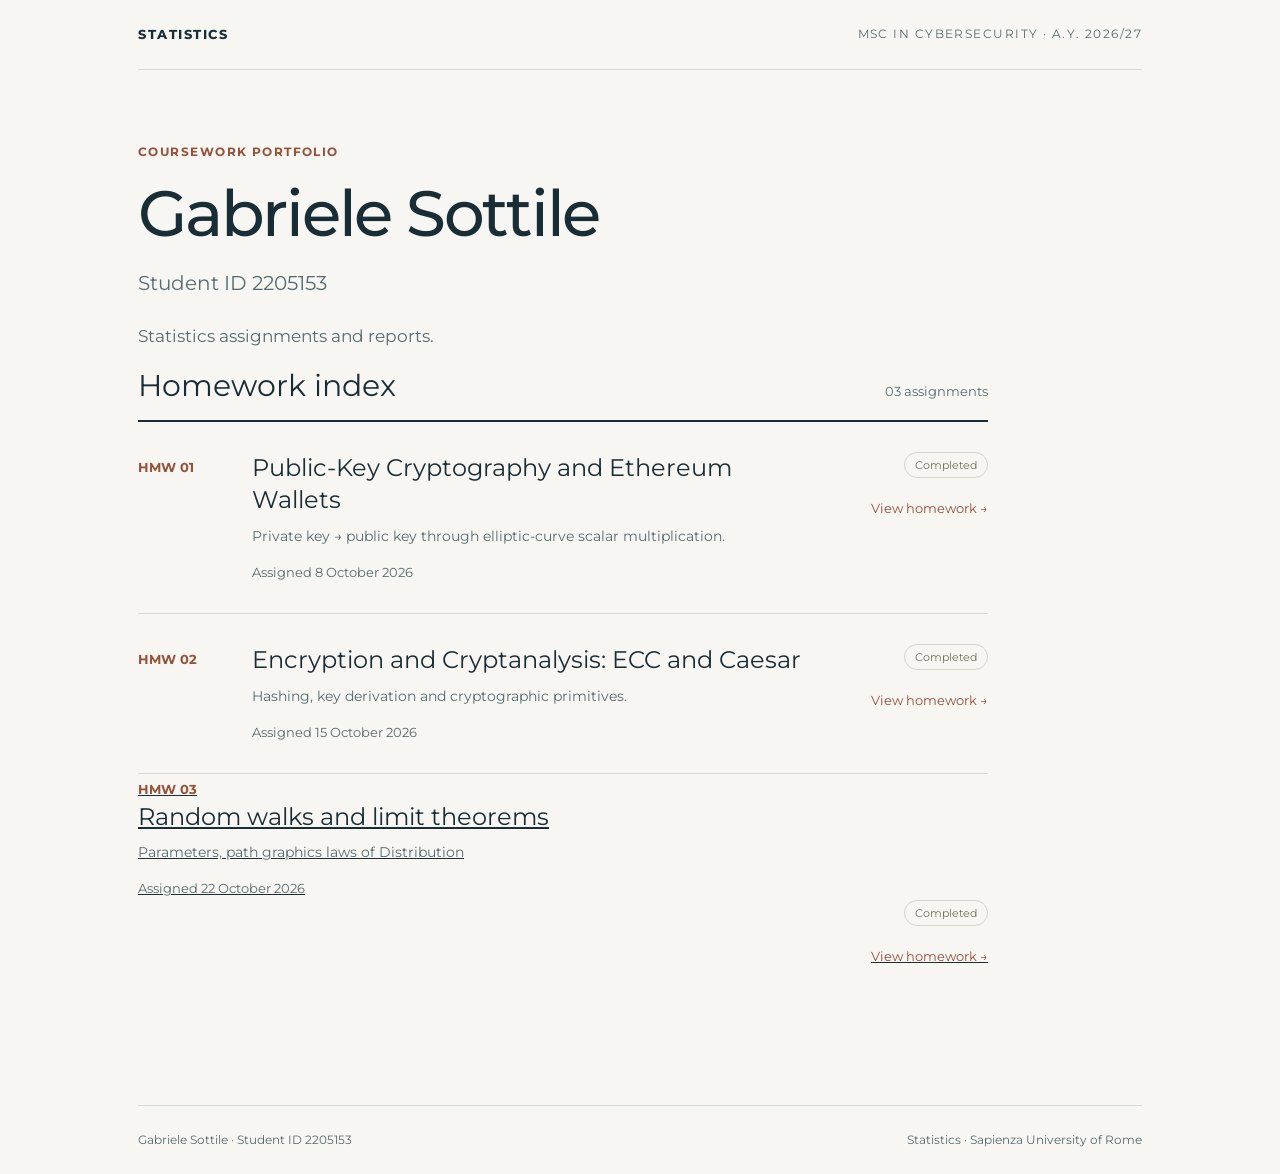
==== index.html @ 5285d4ca "Revise homework 3 details and due dates Updated homework assignment details and dates." ====
<!doctype html>
<html lang="en">
  <head>
    <meta charset="utf-8">
    <meta name="viewport" content="width=device-width, initial-scale=1">
    <meta name="description" content="Statistics coursework by Gabriele Sottile, student ID 2205153. MSc in Cybersecurity, academic year 2026/27.">
    <title>Statistics | Gabriele Sottile · 2205153</title>
      <link rel="preconnect" href="https://fonts.googleapis.com">
      <link rel="preconnect" href="https://fonts.gstatic.com" crossorigin>
      <link href="https://fonts.googleapis.com/css2?family=Montserrat:wght@400;500;600;700;750&display=swap" rel="stylesheet">
      <link rel="stylesheet" href="styles.css">
  </head>
  <body>
    <a class="skip" href="#main">
      Skip to content
    </a>
    <div class="wrap">
      <header class="top">
        <a class="brand" href="index.html">
          STATISTICS
        </a>
        <span class="meta">
          MSc in Cybersecurity · A.Y. 2026/27
        </span>
      </header>
      <main id="main"><section class="hero">
        <div class="eyebrow">
          Coursework portfolio
        </div>
        <h1>
          Gabriele Sottile
          <span>
            Student ID 2205153
          </span>
        </h1>
        <p class="intro">
          Statistics assignments and reports.
          <br>
        </p>
        <section aria-labelledby="index-title">
          <div class="heading">
            <h2 id="index-title">
              Homework index
            </h2>
            <span class="count">
              03 assignments
            </span>
          </div>
          <a class="entry" href="homework-1.html">
            <div class="num">
              HMW 01
            </div>
            <div>
              <h3>
                Public-Key Cryptography and Ethereum Wallets
              </h3>
              <p class="desc">
                Private key → public key through elliptic-curve scalar multiplication.
              </p>
              <div class="date">
                Assigned 
                <time datetime="2026-10-08">
                  8 October 2026
                </time>
              </div>
            </div>
            <div class="side">
              <span class="badge">
                Completed
              </span>
              <span class="open">
                View homework →
              </span>
            </div>
          </a>
          <a class="entry" href="homework-2.html">
            <div class="num">
              HMW 02
            </div>
            <div>
              <h3>
                Encryption and Cryptanalysis: ECC and Caesar
              </h3>
              <p class="desc">
                Hashing, key derivation and cryptographic primitives.
              </p>
              <div class="date">
                Assigned 
                <time datetime="2026-15-08">
                  15 October 2026
                </time>
              </div>
            </div>
            <div class="side">
              <span class="badge">
                Completed
              </span>
              <span class="open">
                View homework →
              </span>
            </div>
          </a>
          <a href="homework-3.html">
            <div class="num">
              HMW 03
            </div>
            <div>
              <h3>
                Random walks and limit theorems
              </h3>
              <p class="desc">
                Parameters, path graphics laws of Distribution
              </p>
              <div class="date">
                Assigned 
                <time datetime="2026-22-08">
                  22 October 2026
                </time>
              </div>
            </div>
            <div class="side">
              <span class="badge">
                Completed
              </span>
              <span class="open">
                View homework →
              </span>
            </div>
          </a>
        </section>
      </main>
      <footer>
        <span>
          Gabriele Sottile · Student ID 2205153
        </span>
        <span>
          Statistics · Sapienza University of Rome
        </span>
      </footer>
    </div>
  </body>
</html>
---- styles.css ----
*{box-sizing:border-box}
  html{color-scheme:light}
  body{margin:0;background:#f7f6f2;color:#192d36;font:17px/1.65 system-ui,sans-serif}
  a{color:inherit}
  a:focus-visible{outline:3px solid #b25130;outline-offset:6px}
    .wrap{max-width:1060px;margin:auto;padding:0 28px}
    .top{border-bottom:1px solid #d6dcd8;padding:24px 0;display:flex;justify-content:space-between;gap:20px;font-size:13px}
    .brand{font-weight:750;text-decoration:none;letter-spacing:.12em}
    .meta,.eyebrow{font-size:12px;letter-spacing:.12em;text-transform:uppercase;color:#566b71}
    .hero{padding:72px 0 58px;max-width:850px}
    .eyebrow{color:#965035;font-weight:700}
  h1{font:500 clamp(36px,6vw,64px)/1.12 Georgia,serif;letter-spacing:-.035em;margin:16px 0 24px}
  h1 span{display:block;font:400 20px/1.5 system-ui,sans-serif;letter-spacing:0;margin-top:18px;color:#566b71}
    .intro{max-width:650px;color:#566b71}
    .heading{display:flex;justify-content:space-between;align-items:baseline;border-bottom:2px solid #192d36;padding-bottom:16px}
  h2{font:400 30px Georgia,serif;margin:0}
    .count{color:#566b71;font-size:13px}
    .entry{display:grid;grid-template-columns:90px 1fr 150px;gap:24px;padding:30px 0;border-bottom:1px solid #d6dcd8;text-decoration:none;transition:background .15s}
    .entry:hover{background:#eeeee7}
    .num{font-size:13px;font-weight:700;color:#965035;padding-top:5px}
  h3{font:400 24px/1.35 Georgia,serif;margin:0 0 8px}
    .desc{font-size:14px;color:#566b71;margin:0}
    .date{font-size:13px;color:#566b71;margin-top:14px}
    .side{text-align:right;font-size:13px}
    .badge{display:inline-block;border:1px solid #d5d5c9;border-radius:30px;padding:3px 10px;color:#6d715c;font-size:11px}
    .open{display:block;margin-top:20px;color:#965035}
  footer{display:flex;justify-content:space-between;gap:20px;margin-top:80px;padding:24px 0;border-top:1px solid #d6dcd8;color:#566b71;font-size:12px}
    .back{display:inline-block;margin-top:36px;color:#965035}
    .notice{border-left:3px solid #965035;padding:16px 22px;background:#eeeee7;max-width:740px}
    .skip{position:absolute;left:-9999px}
    .skip:focus{left:16px;top:10px;background:white;padding:12px}
@media(max-width:640px){
  .wrap{padding:0 20px}
  .hero{padding:48px 0 36px}
  .top{flex-direction:column;gap:5px}
  .entry{grid-template-columns:1fr;gap:10px}
  .side{text-align:left;display:flex;align-items:center;justify-content:space-between}
  .open{margin:0}
  .heading{gap:16px}
  footer{flex-direction:column;gap:4px;margin-top:50px}
}
/* Typography */
body,h1,h1 span,h2,h3 {
  font-family: "Montserrat", sans-serif;
}
/* Homework experiments */
.experiment-controls {
  display: flex;
  flex-wrap: wrap;
  align-items: center;
  gap: 12px;
  margin: 28px 0 12px;
}

.experiment-controls input,
.experiment-controls button {
  font: inherit;
  padding: 10px 14px;
  border: 1px solid #566b71;
  border-radius: 6px;
}

.experiment-controls input {
  width: 110px;
  background: #fff;
  color: #192d36;
}

.experiment-controls button {
  background: #192d36;
  color: #fff;
  cursor: pointer;
}

.experiment-controls button:hover {
  background: #304954;
}

.experiment-controls input:focus-visible,
.experiment-controls button:focus-visible {
  outline: 3px solid #b25130;
  outline-offset: 3px;
}

.table-scroll {
  overflow-x: auto;
  margin-top: 24px;
}

.results-table {
  width: 100%;
  border-collapse: collapse;
}

.results-table caption {
  text-align: left;
  font-weight: 600;
  padding-bottom: 12px;
}

.results-table th,
.results-table td {
  padding: 12px 16px;
  text-align: left;
  border-bottom: 1px solid #d6dcd8;
}

.results-table th {
  background: #eeeee7;
}

.key-result {
  padding: 20px;
  background: #e8eee9;
  border-left: 4px solid #355b48;
  font-weight: 600;
  overflow-wrap: anywhere;
}

.key-result:empty {
  display: none;
}

#calculation-error {
  color: #9c321b;
}
/* Curve visualization */
.curve-panel {
  margin-top: 36px;
  padding: 24px;
  background: #fff;
  border: 1px solid #d6dcd8;
  border-radius: 10px;
}

#curve-plot {
  display: block;
  width: 100%;
  max-width: 560px;
  margin: 20px auto;
}

.plot-grid {
  stroke: #e5e9e6;
  stroke-width: 1;
}

.plot-label {
  font-family: inherit;
  font-size: 10px;
  fill: #566b71;
}

.curve-point {
  fill: #aebbb6;
}

.curve-point.visited {
  fill: #355b48;
}

.current-ring {
  fill: none;
  stroke: #b25130;
  stroke-width: 3;
}

.plot-legend {
  display: flex;
  flex-wrap: wrap;
  gap: 12px 20px;
  font-size: 13px;
}

.plot-legend i {
  display: inline-block;
  width: 12px;
  height: 12px;
  margin-right: 6px;
  border-radius: 50%;
}

.legend-all {
  background: #aebbb6;
}

.legend-visited {
  background: #355b48;
}

.legend-current {
  border: 2px solid #b25130;
}

.infinity-indicator {
  display: inline-block;
  padding: 8px 14px;
  border: 2px solid #d6dcd8;
  border-radius: 6px;
}

.infinity-indicator.active {
  border-color: #b25130;
  background: #fff3e9;
  font-weight: 600;
}

#animation-status {
  min-height: 3.5em;
}

.results-table tr.active-step {
  background: #fff3e9;
  font-weight: 600;
}

.experiment-controls button:disabled {
  opacity: 0.45;
  cursor: default;
}
/* Statistical exploration */
.experiment-controls select {
  font: inherit;
  max-width: 100%;
  padding: 10px 14px;
  border: 1px solid #566b71;
  border-radius: 6px;
  background: #fff;
  color: #192d36;
}

.experiment-controls select:focus-visible {
  outline: 3px solid #b25130;
  outline-offset: 3px;
}

.statistics-grid {
  display: grid;
  grid-template-columns: repeat(2, minmax(0, 1fr));
  gap: 32px;
  margin: 28px 0;
}

.frequency-row {
  display: grid;
  grid-template-columns: 24px minmax(0, 1fr) 24px;
  align-items: center;
  gap: 10px;
  margin: 6px 0;
  font-size: 12px;
}

.frequency-track {
  height: 14px;
  background: #eef1ed;
  border-radius: 3px;
  overflow: hidden;
}

.frequency-bar {
  height: 100%;
  background: #355b48;
}

.frequency-scale {
  font-size: 12px;
  color: #566b71;
}

.curve-panel h3 {
  margin-top: 28px;
}

.curve-panel li {
  margin-bottom: 12px;
}

@media (max-width: 640px) {
  .statistics-grid {
    grid-template-columns: 1fr;
  }
}
.hash-example {
  white-space: pre-wrap;
  overflow-wrap: anywhere;
  padding: 16px;
  background: #eef1ed;
  border-radius: 6px;
  font-size: 13px;
  line-height: 1.7;
}
#message-input {
  display: block;
  width: 100%;
  margin: 12px 0;
  padding: 14px;
  border: 1px solid #566b71;
  border-radius: 6px;
  background: #fff;
  color: #192d36;
  font: inherit;
  line-height: 1.6;
  resize: vertical;
}

#message-input:focus-visible {
  outline: 3px solid #b25130;
  outline-offset: 3px;
}
.corpus-input,
.corpus-source {
  display: block;
  width: 100%;
  margin: 10px 0 20px;
  padding: 12px;
  border: 1px solid #566b71;
  border-radius: 6px;
  background: #fff;
  color: #192d36;
  font: inherit;
}

.corpus-input {
  resize: vertical;
  line-height: 1.5;
}

.corpus-input:focus-visible,
.corpus-source:focus-visible {
  outline: 3px solid #b25130;
  outline-offset: 3px;
}

#caesar-candidates td:last-child {
  overflow-wrap: anywhere;
}
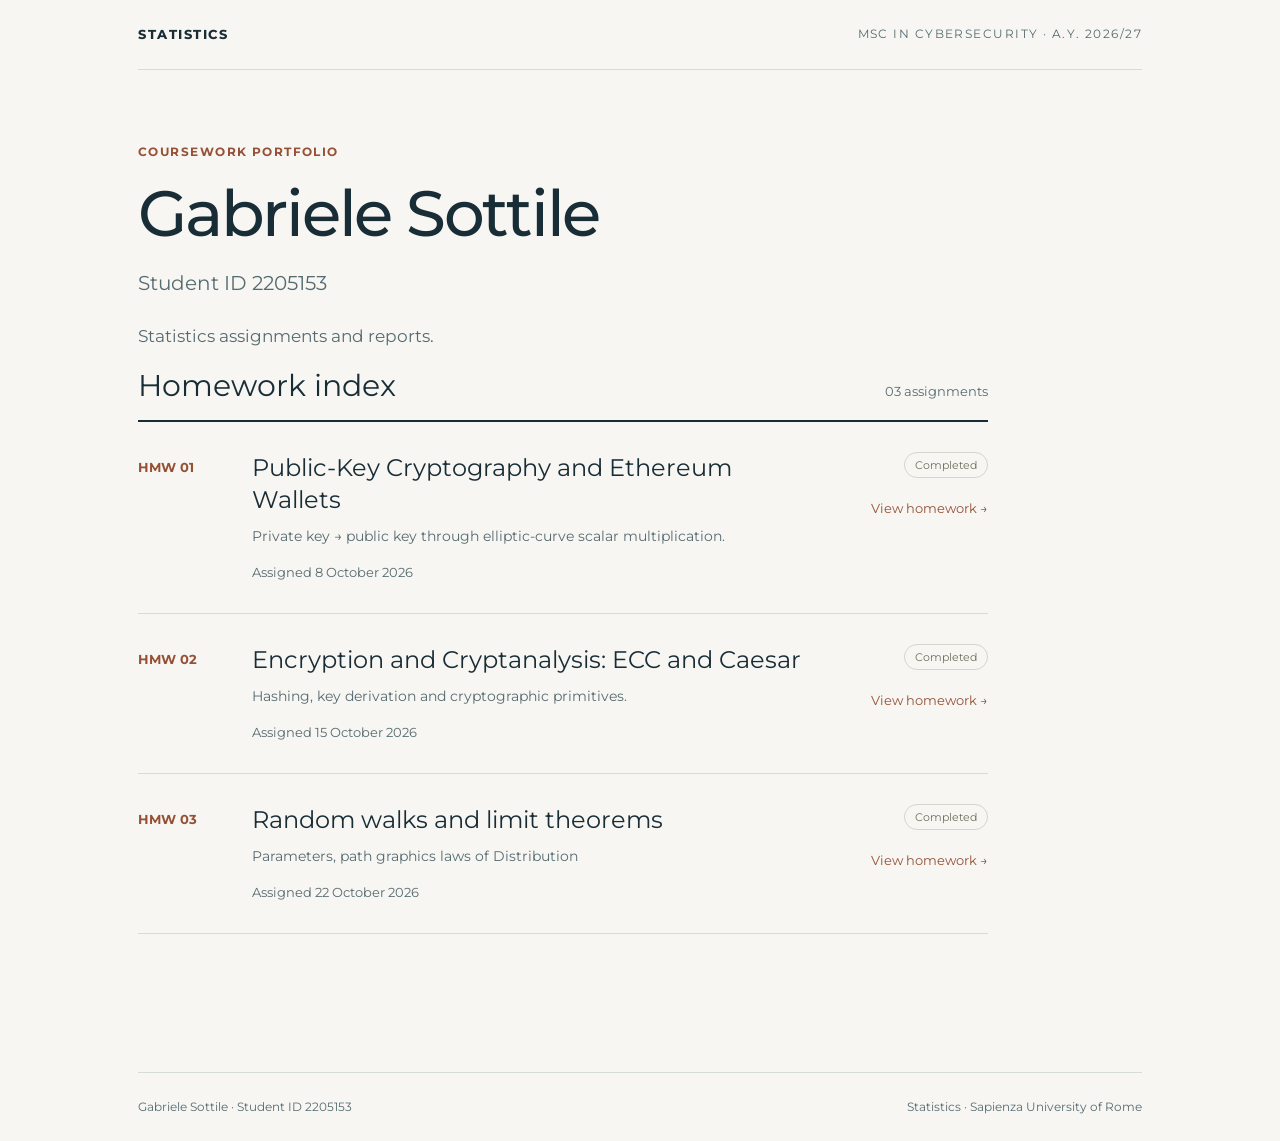
==== commit 7a32903a: "Add class to homework-3 link in index.html" ====
--- a/index.html
+++ b/index.html
@@ -100,7 +100,7 @@
               </span>
             </div>
           </a>
-          <a href="homework-3.html">
+          <a class="entry "href="homework-3.html">
             <div class="num">
               HMW 03
             </div>
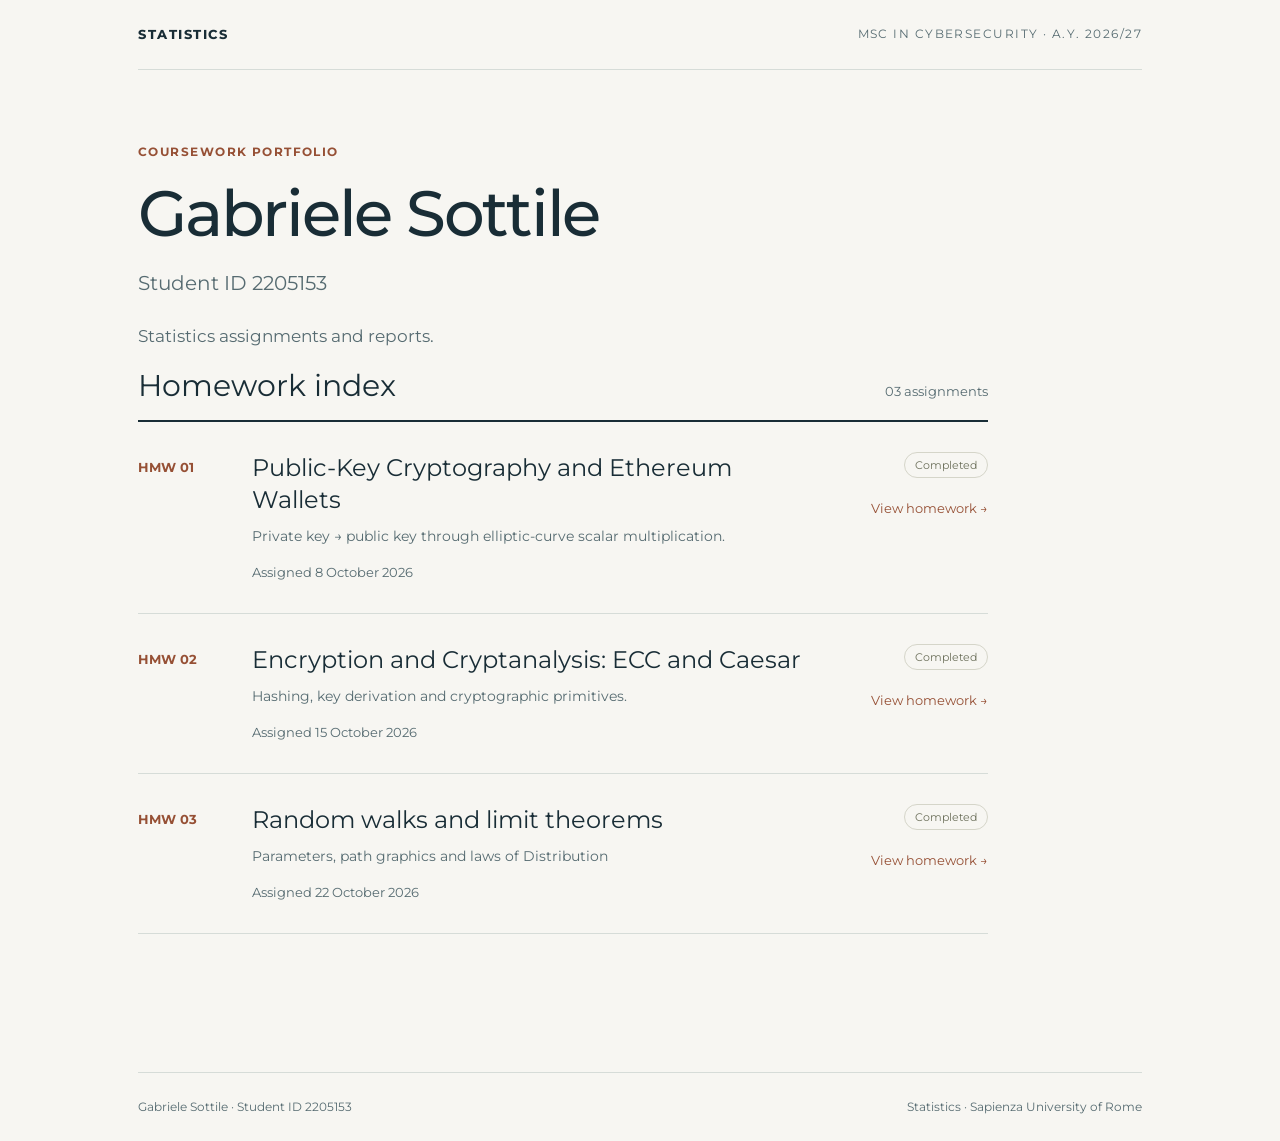
==== commit ec98f847: "Fix typo in description text" ====
--- a/index.html
+++ b/index.html
@@ -109,7 +109,7 @@
                 Random walks and limit theorems
               </h3>
               <p class="desc">
-                Parameters, path graphics laws of Distribution
+                Parameters, path graphics and laws of Distribution
               </p>
               <div class="date">
                 Assigned 
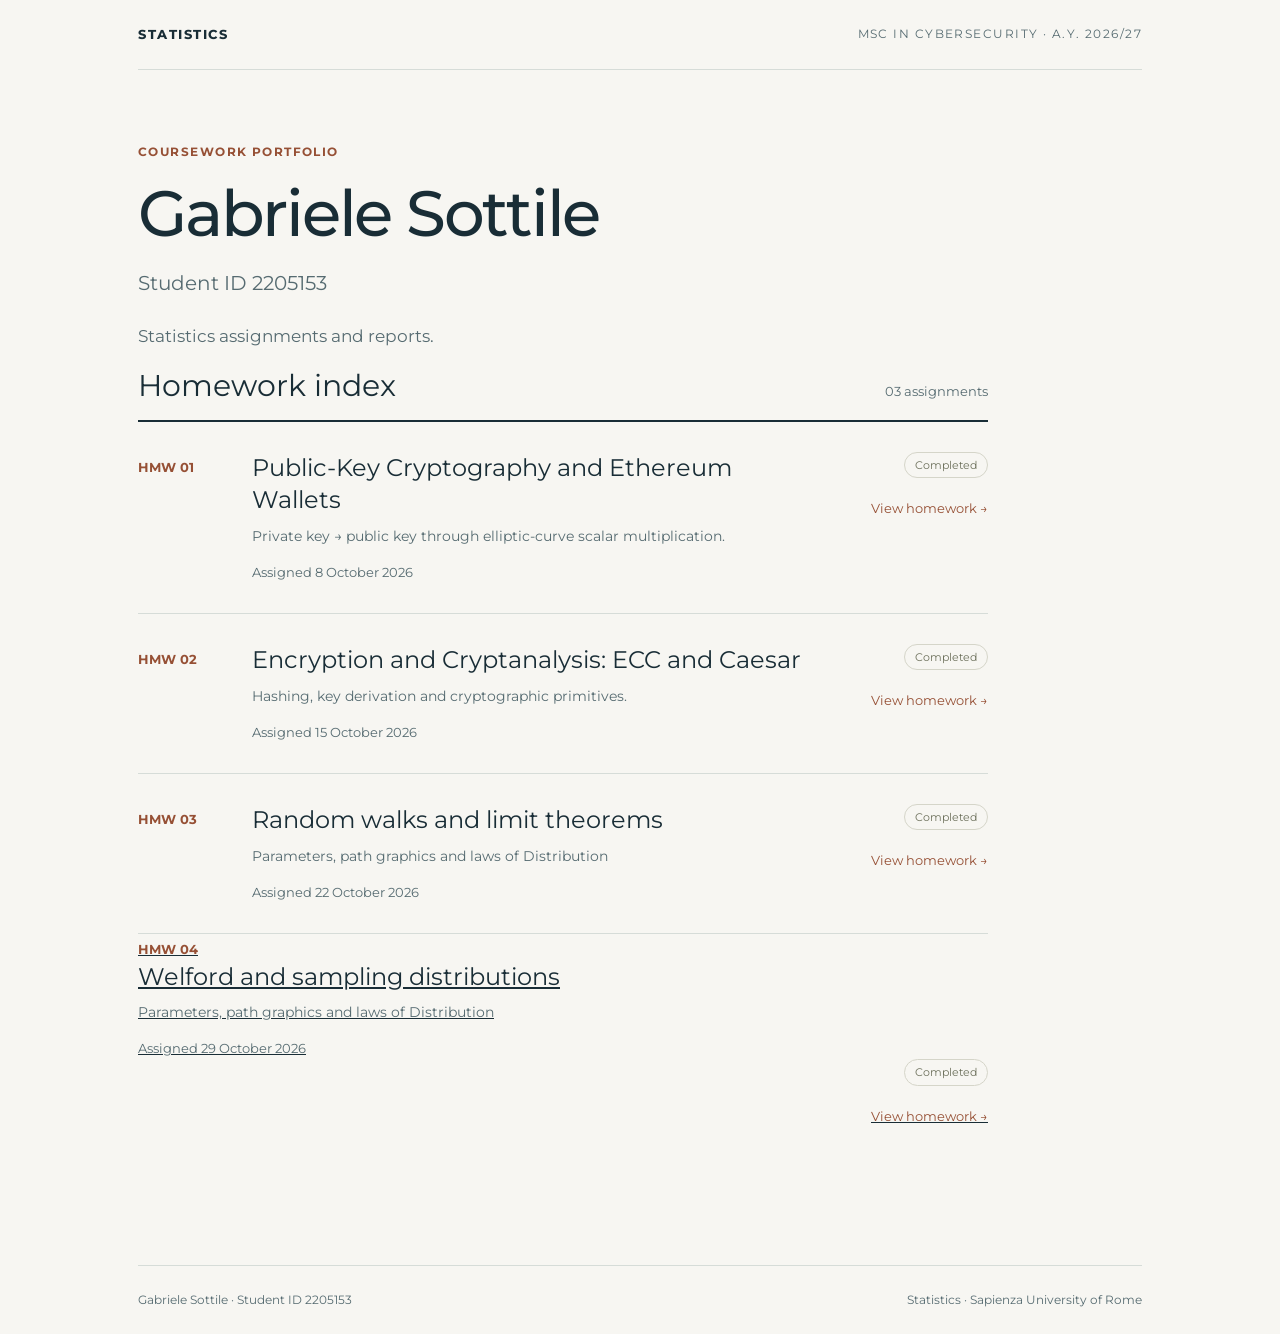
==== commit c34aff36: "Fix assignment dates and add homework 04 Updated assignment dates and added new homework section." ====
--- a/index.html
+++ b/index.html
@@ -86,7 +86,7 @@
               </p>
               <div class="date">
                 Assigned 
-                <time datetime="2026-15-08">
+                <time datetime="2026-10-15">
                   15 October 2026
                 </time>
               </div>
@@ -113,8 +113,35 @@
               </p>
               <div class="date">
                 Assigned 
-                <time datetime="2026-22-08">
+                <time datetime="2026-10-22">
                   22 October 2026
+                </time>
+              </div>
+            </div>
+            <div class="side">
+              <span class="badge">
+                Completed
+              </span>
+              <span class="open">
+                View homework →
+              </span>
+            </div>
+          </a>
+          <a href="homework-4.html">
+            <div class="num">
+              HMW 04
+            </div>
+            <div>
+              <h3>
+                Welford and sampling distributions
+              </h3>
+              <p class="desc">
+                Parameters, path graphics and laws of Distribution
+              </p>
+              <div class="date">
+                Assigned 
+                <time datetime="2026-10-29">
+                  29 October 2026
                 </time>
               </div>
             </div>
--- a/styles.css
+++ b/styles.css
@@ -334,3 +334,97 @@
 #caesar-candidates td:last-child {
   overflow-wrap: anywhere;
 }
+
+/* Homework 3: sample trajectories */
+
+.trajectory-card {
+  margin: 24px 0;
+  padding: 16px;
+  border: 1px solid #9aa8b5;
+  border-radius: 12px;
+}
+
+.trajectory-card figcaption {
+  margin-bottom: 12px;
+  font-weight: 700;
+}
+
+.trajectory-plot {
+  display: block;
+  width: 100%;
+  height: auto;
+  color: inherit;
+}
+
+.trajectory-grid {
+  stroke: currentColor;
+  opacity: 0.12;
+}
+
+.trajectory-axis {
+  stroke: currentColor;
+  opacity: 0.65;
+}
+
+.trajectory-label {
+  fill: currentColor;
+  font-family: inherit;
+  font-size: 12px;
+}
+
+.trajectory-line {
+  fill: none;
+  stroke-width: 1.3;
+  stroke-opacity: 0.55;
+}
+
+.trajectory-expected {
+  fill: none;
+  stroke: currentColor;
+  stroke-width: 2.5;
+  stroke-dasharray: 7 5;
+}
+
+/* Homework 3: final-score distributions */
+
+.histogram-bar {
+  fill: #397ec0;
+  fill-opacity: 0.7;
+  stroke: #245b85;
+  stroke-width: 0.5;
+}
+
+.histogram-normal {
+  fill: none;
+  stroke: #e87924;
+  stroke-width: 3;
+}
+/* Homework 4: Welford's recurrence formulas */
+
+.welford-formula {
+  margin: 18px 0;
+  padding: 16px;
+  border-left: 4px solid #397ec0;
+  background: rgba(57, 126, 192, 0.08);
+  line-height: 1.9;
+  overflow-wrap: anywhere;
+}
+
+.welford-code {
+  margin: 18px 0;
+  padding: 16px;
+  border: 1px solid #9aa8b5;
+  border-radius: 10px;
+  background: rgba(57, 126, 192, 0.08);
+  overflow-x: auto;
+  line-height: 1.7;
+}
+
+.welford-input-group {
+  flex: 1 1 300px;
+}
+
+#welford-values {
+  width: 100%;
+  box-sizing: border-box;
+}
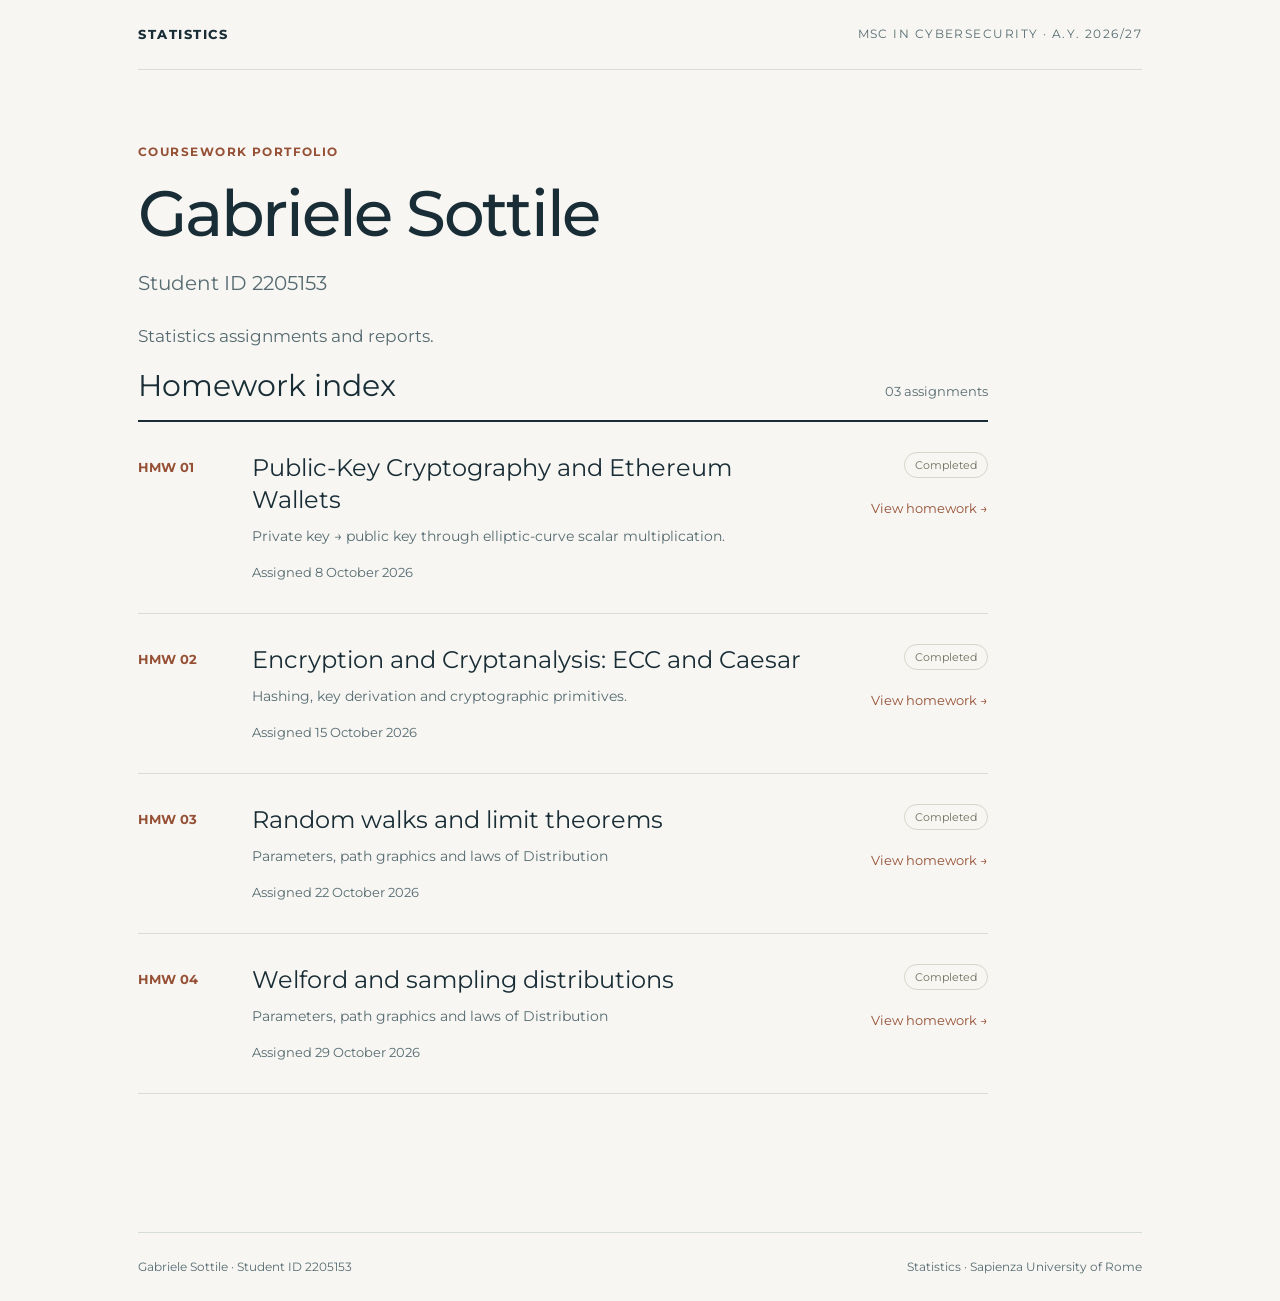
==== commit 90134545: "Fix HTML anchor tags by adding class attributes" ====
--- a/index.html
+++ b/index.html
@@ -100,7 +100,7 @@
               </span>
             </div>
           </a>
-          <a class="entry "href="homework-3.html">
+          <a class="entry" "href="homework-3.html">
             <div class="num">
               HMW 03
             </div>
@@ -127,7 +127,7 @@
               </span>
             </div>
           </a>
-          <a href="homework-4.html">
+          <a class="entry" href="homework-4.html">
             <div class="num">
               HMW 04
             </div>
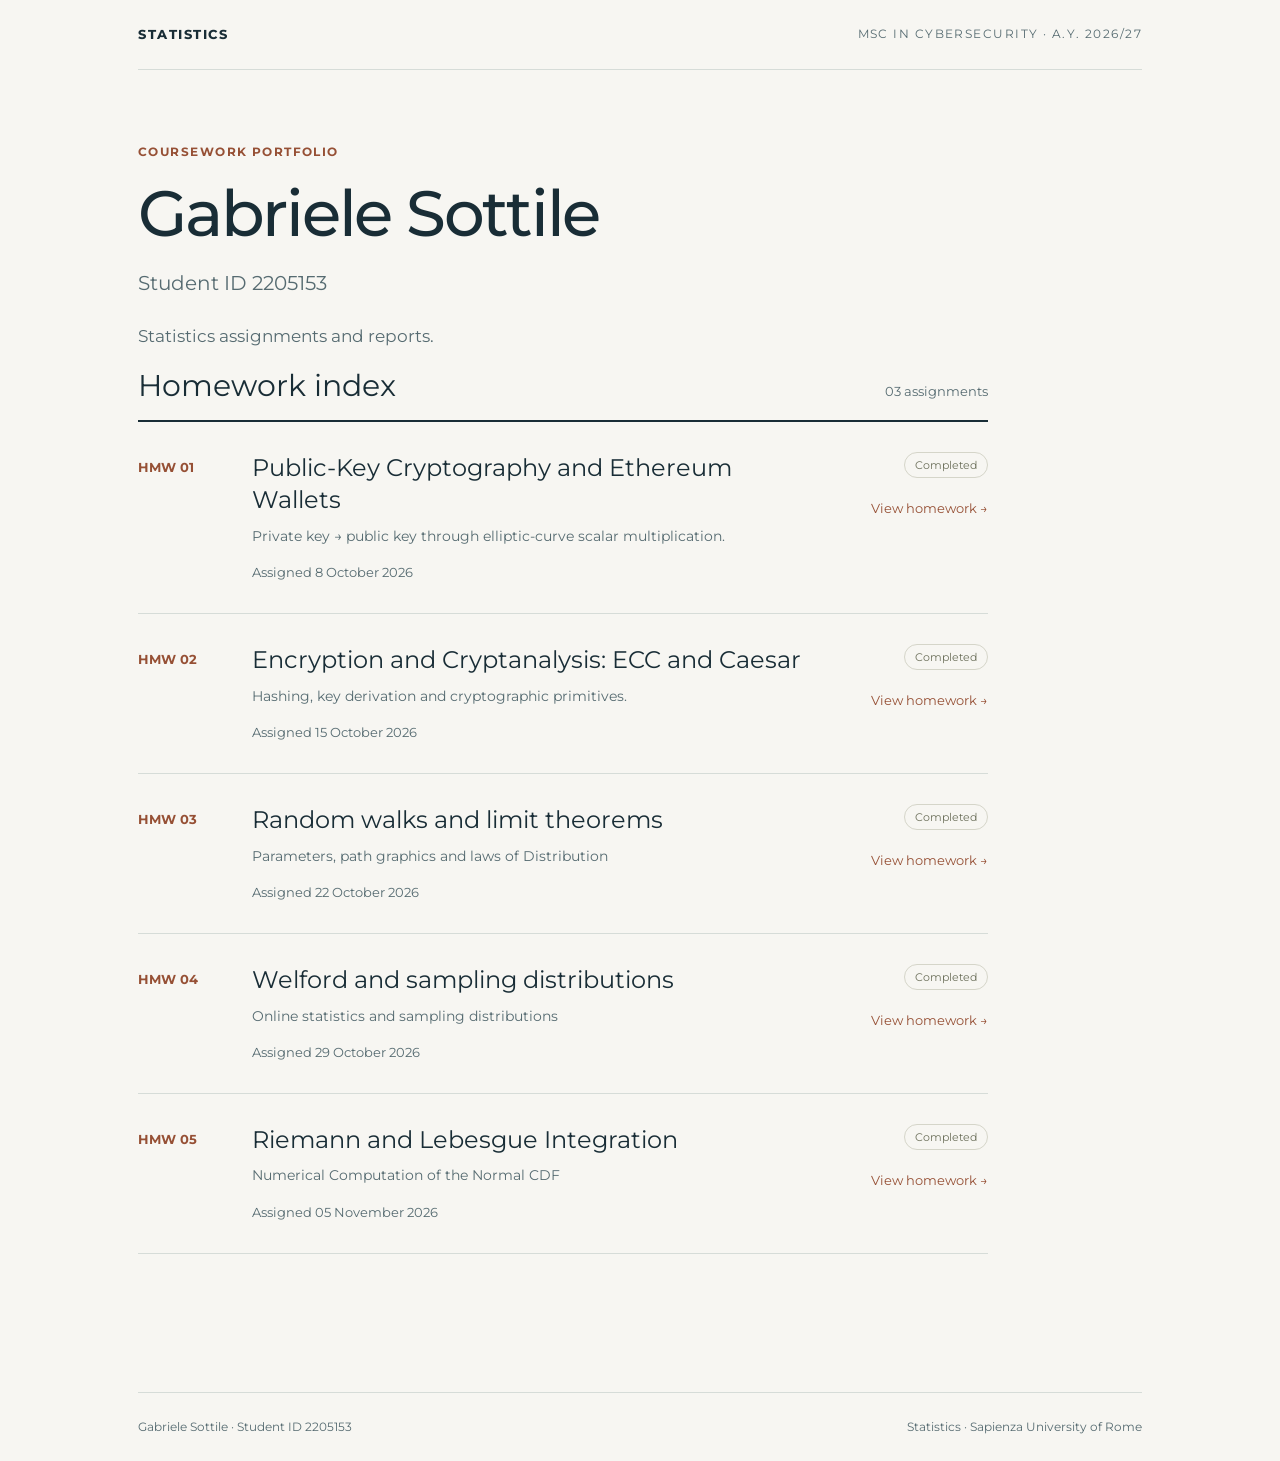
==== commit 2ffdbb5c: "Update homework description and add new entry" ====
--- a/index.html
+++ b/index.html
@@ -100,7 +100,7 @@
               </span>
             </div>
           </a>
-          <a class="entry" "href="homework-3.html">
+          <a class="entry" href="homework-3.html">
             <div class="num">
               HMW 03
             </div>
@@ -136,12 +136,39 @@
                 Welford and sampling distributions
               </h3>
               <p class="desc">
-                Parameters, path graphics and laws of Distribution
+                Online statistics and sampling distributions
               </p>
               <div class="date">
                 Assigned 
                 <time datetime="2026-10-29">
                   29 October 2026
+                </time>
+              </div>
+            </div>
+            <div class="side">
+              <span class="badge">
+                Completed
+              </span>
+              <span class="open">
+                View homework →
+              </span>
+            </div>
+          </a>
+          <a class="entry" href="homework-5.html">
+            <div class="num">
+              HMW 05
+            </div>
+            <div>
+              <h3>
+                Riemann and Lebesgue Integration
+              </h3>
+              <p class="desc">
+                Numerical Computation of the Normal CDF
+              </p>
+              <div class="date">
+                Assigned 
+                <time datetime="2026-11-05">
+                  05 November 2026
                 </time>
               </div>
             </div>
--- a/styles.css
+++ b/styles.css
@@ -428,3 +428,45 @@
   width: 100%;
   box-sizing: border-box;
 }
+/* Homework 4: sampling distributions */
+
+.sampling-histogram-card {
+  margin: 24px 0;
+  padding: 16px;
+  border: 1px solid #9aa8b5;
+  border-radius: 12px;
+}
+
+.sampling-histogram-card figcaption {
+  margin-bottom: 12px;
+  font-weight: 700;
+}
+
+.sampling-histogram {
+  display: block;
+  width: 100%;
+  height: auto;
+  color: inherit;
+}
+
+.sampling-chart-label {
+  fill: currentColor;
+  font-family: inherit;
+  font-size: 12px;
+}
+
+.sampling-chart-grid {
+  stroke: currentColor;
+  opacity: 0.12;
+}
+
+.sampling-chart-axis {
+  stroke: currentColor;
+  opacity: 0.65;
+}
+
+.sampling-chart-target {
+  stroke: currentColor;
+  stroke-width: 2.5;
+  stroke-dasharray: 7 5;
+}
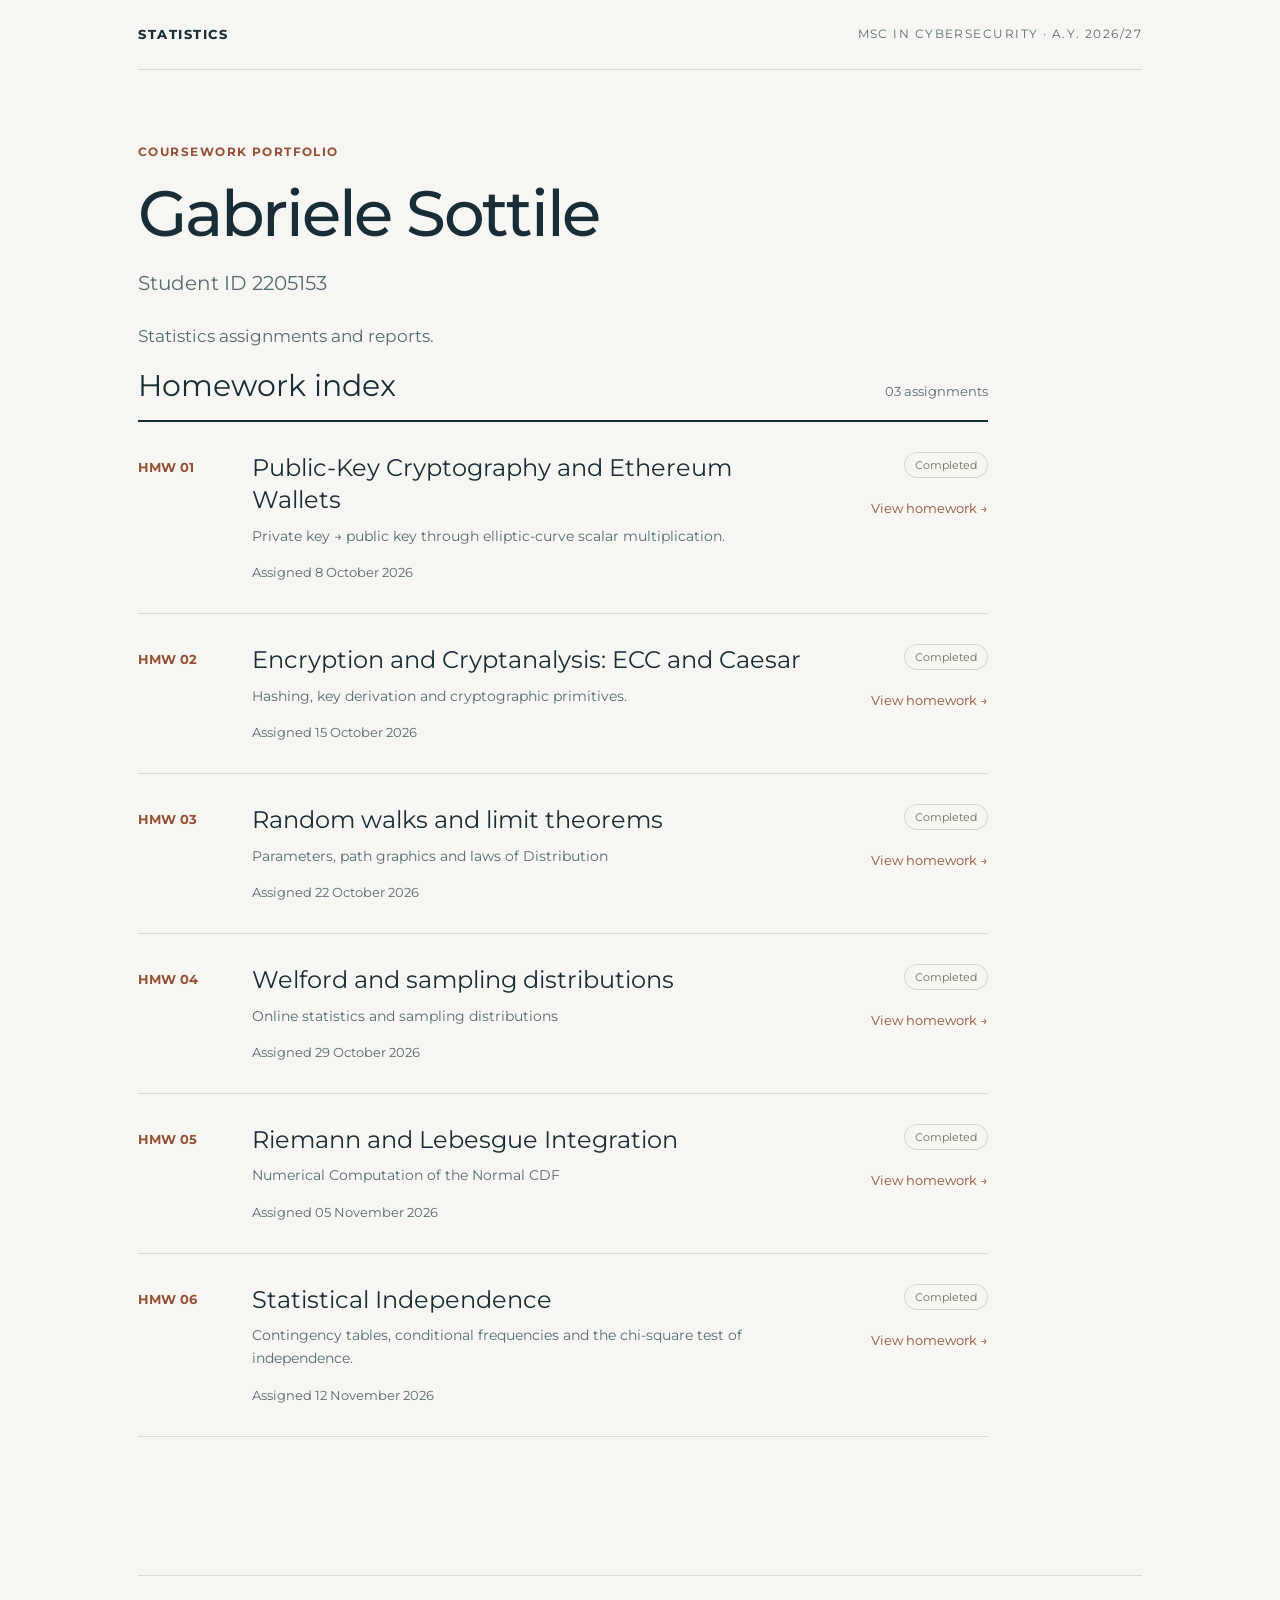
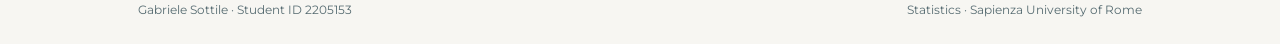
==== commit ed2bc0e4: "Add homework 6 entry with details and due date" ====
--- a/index.html
+++ b/index.html
@@ -181,6 +181,33 @@
               </span>
             </div>
           </a>
+          <a class="entry" href="homework-6.html">
+            <div class="num">
+              HMW 06
+            </div>
+            <div>
+              <h3>
+                Statistical Independence
+              </h3>
+              <p class="desc">
+                Contingency tables, conditional frequencies and the chi-square test of independence.
+              </p>
+              <div class="date">
+                Assigned 
+                <time datetime="2026-11-12">
+                  12 November 2026
+                </time>
+              </div>
+            </div>
+            <div class="side">
+              <span class="badge">
+                Completed
+              </span>
+              <span class="open">
+                View homework →
+              </span>
+            </div>
+          </a>
         </section>
       </main>
       <footer>
--- a/styles.css
+++ b/styles.css
@@ -470,3 +470,13 @@
   stroke-width: 2.5;
   stroke-dasharray: 7 5;
 }
+/* Homework 5: integration formulas */
+
+.integration-formula {
+  margin: 18px 0;
+  padding: 16px;
+  border-left: 4px solid #397ec0;
+  background: rgba(57, 126, 192, 0.08);
+  line-height: 1.9;
+  overflow-wrap: anywhere;
+}
